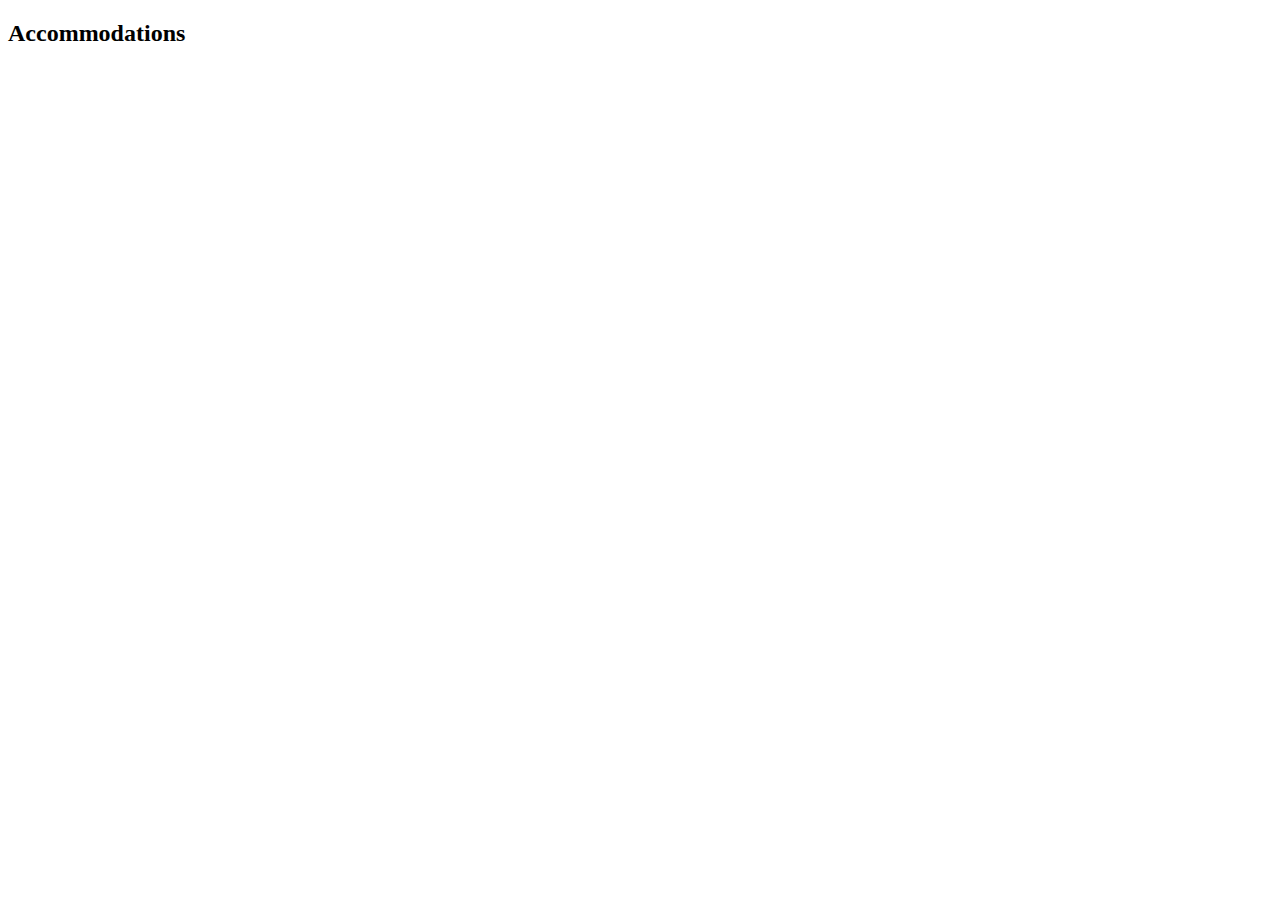
==== accommodations.html @ 8df66870 "add h2 to accommodations, activities, and travel-arrangements" ====
<!DOCTYPE html>
<html lang="EN-US">
<head>
  <link href="css/accommodations.css" rel="stylesheet"  type="text/css">
  <title>The Backyard at Nicci's Place</title>
</head>
<body>
  <h2>Accommodations</h2>
</body>
</html>
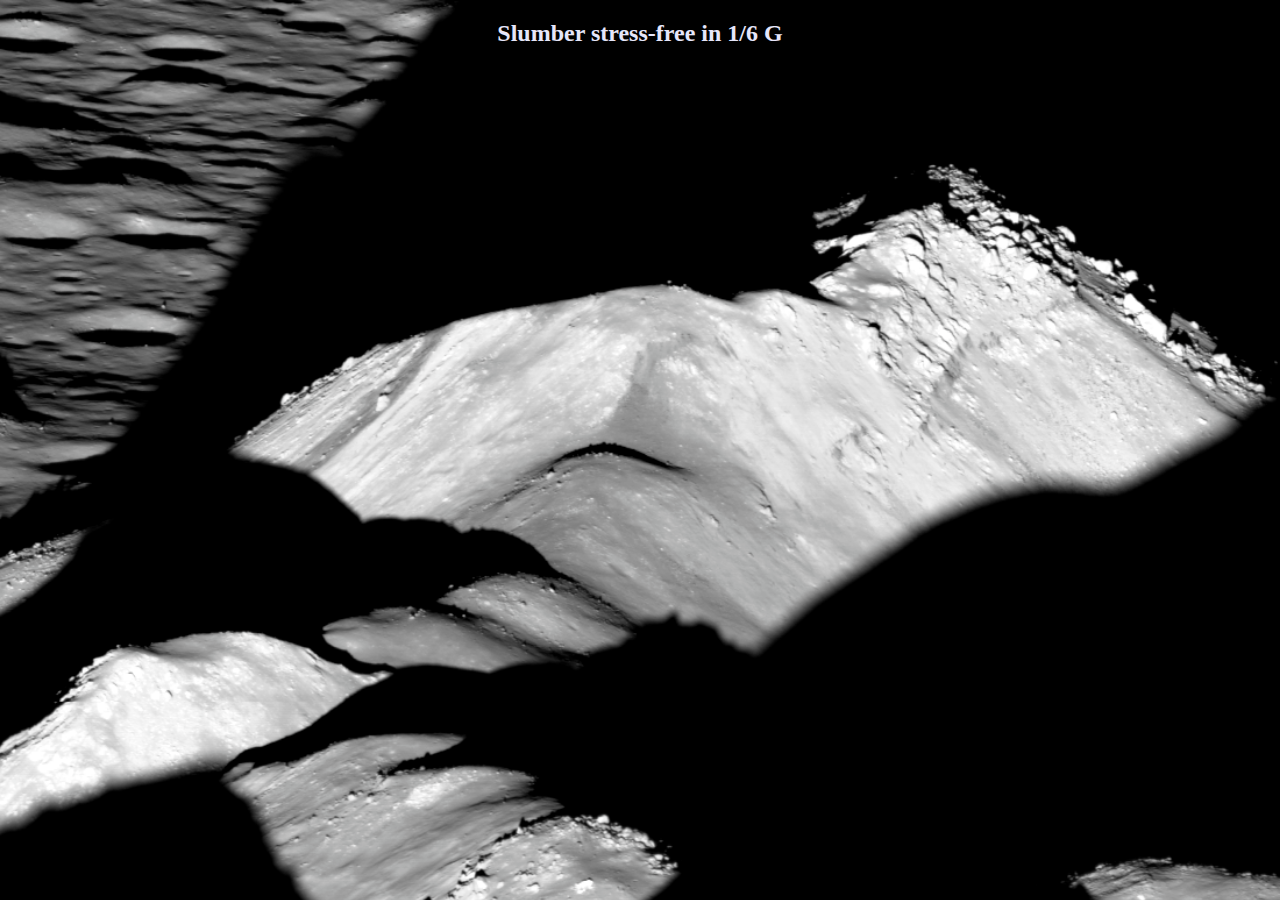
==== commit 13ae4694: "add background images on all pages, icon links to main page, new titles and h3" ====
--- a/accommodations.html
+++ b/accommodations.html
@@ -2,9 +2,9 @@
 <html lang="EN-US">
 <head>
   <link href="css/accommodations.css" rel="stylesheet"  type="text/css">
-  <title>The Backyard at Nicci's Place</title>
+  <title>LBC | Accommodations</title>
 </head>
 <body>
-  <h2>Accommodations</h2>
+  <h2>Slumber stress-free in 1/6 G</h2>
 </body>
 </html>--- a/css/accommodations.css
+++ b/css/accommodations.css
@@ -0,0 +1,9 @@
+body {
+  background-image: url("../../images/CopernPeak.png") ;
+  background-size: cover;
+}
+
+h2 {
+  color: lavender;
+  text-align: center;
+}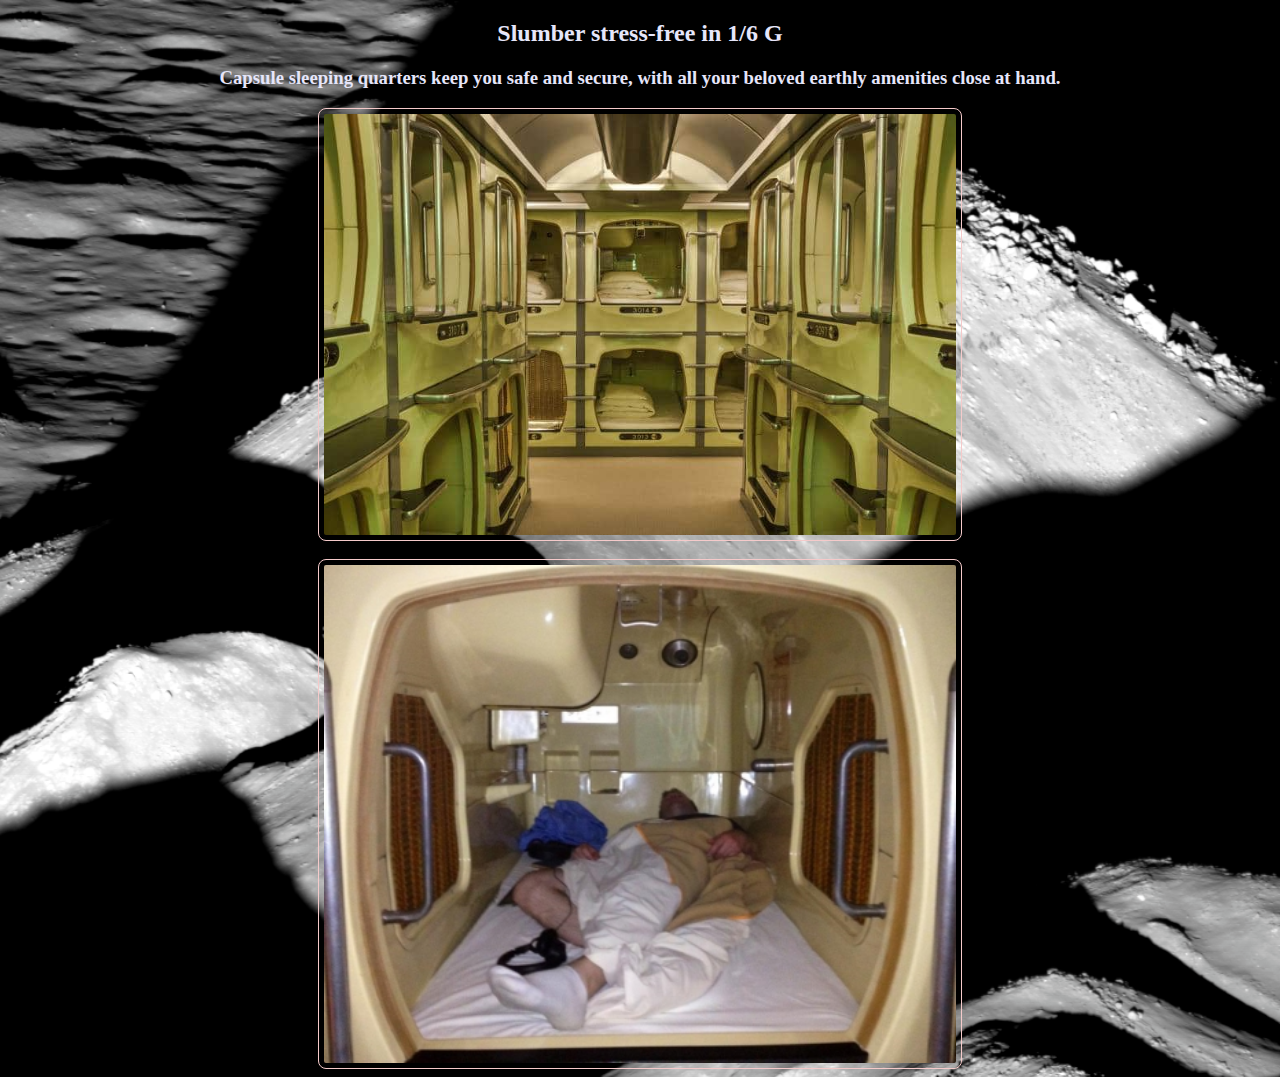
==== commit c8f115d3: "add accommodations images and CSS styling" ====
--- a/accommodations.html
+++ b/accommodations.html
@@ -6,5 +6,11 @@
 </head>
 <body>
   <h2>Slumber stress-free in 1/6 G</h2>
+  <h3>Capsule sleeping quarters keep you safe and secure, with all your beloved earthly amenities close at hand.</h3>
+  <img src="../images/capsule-hallway.jpg" alt="Capsule" class="center"></a>
+  <br>
+  <img src="../images/capsule-closeup.jpg" alt="Capsule close up" class="center"></a>
+
+
 </body>
 </html>--- a/css/accommodations.css
+++ b/css/accommodations.css
@@ -3,7 +3,22 @@
   background-size: cover;
 }
 
-h2 {
+img {
+  border: 1px solid rgb(245, 202, 202);
+  border-radius: 8px;
+  padding: 5px;
+  max-height: 100%;
+  max-width: 100%;
+}
+
+h2, h3 {
   color: lavender;
   text-align: center;
+}
+
+.center {
+  display: block;
+  margin-left: auto;
+  margin-right: auto;
+  width: 50%;
 }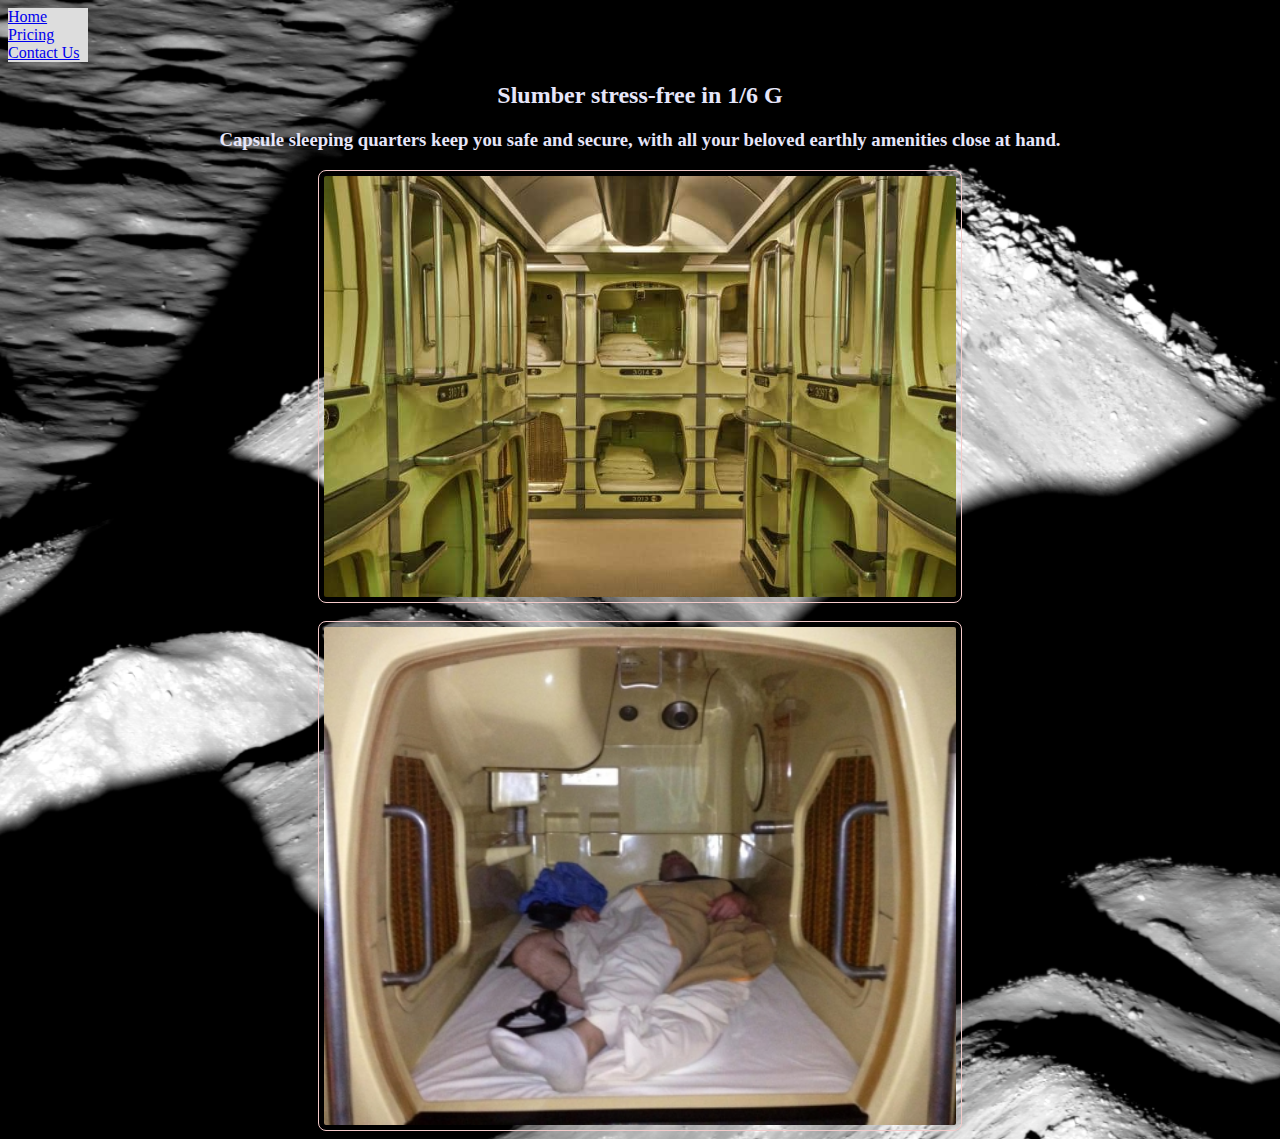
==== commit 38f1e972: "add navigation links to accommodations, activities, contact info, pricing, and travel arrangements a" ====
--- a/accommodations.html
+++ b/accommodations.html
@@ -5,6 +5,11 @@
   <title>LBC | Accommodations</title>
 </head>
 <body>
+  <ul>
+    <li><a href="main-page.html">Home</a></li>
+    <li><a href="pricing.html">Pricing</a></li>
+    <li><a href="contact-info.html">Contact Us</a></li>
+  </ul>
   <h2>Slumber stress-free in 1/6 G</h2>
   <h3>Capsule sleeping quarters keep you safe and secure, with all your beloved earthly amenities close at hand.</h3>
   <img src="../images/capsule-hallway.jpg" alt="Capsule" class="center"></a>
--- a/css/accommodations.css
+++ b/css/accommodations.css
@@ -21,4 +21,18 @@
   margin-left: auto;
   margin-right: auto;
   width: 50%;
+}
+
+ul {
+  list-style-type: none;
+  color: antiquewhite;
+  text-align: justify;
+  margin: 0;
+  padding: 0;
+  width: 80px;
+}
+
+li a {
+  display: block;
+  background-color: #dddddd;
 }